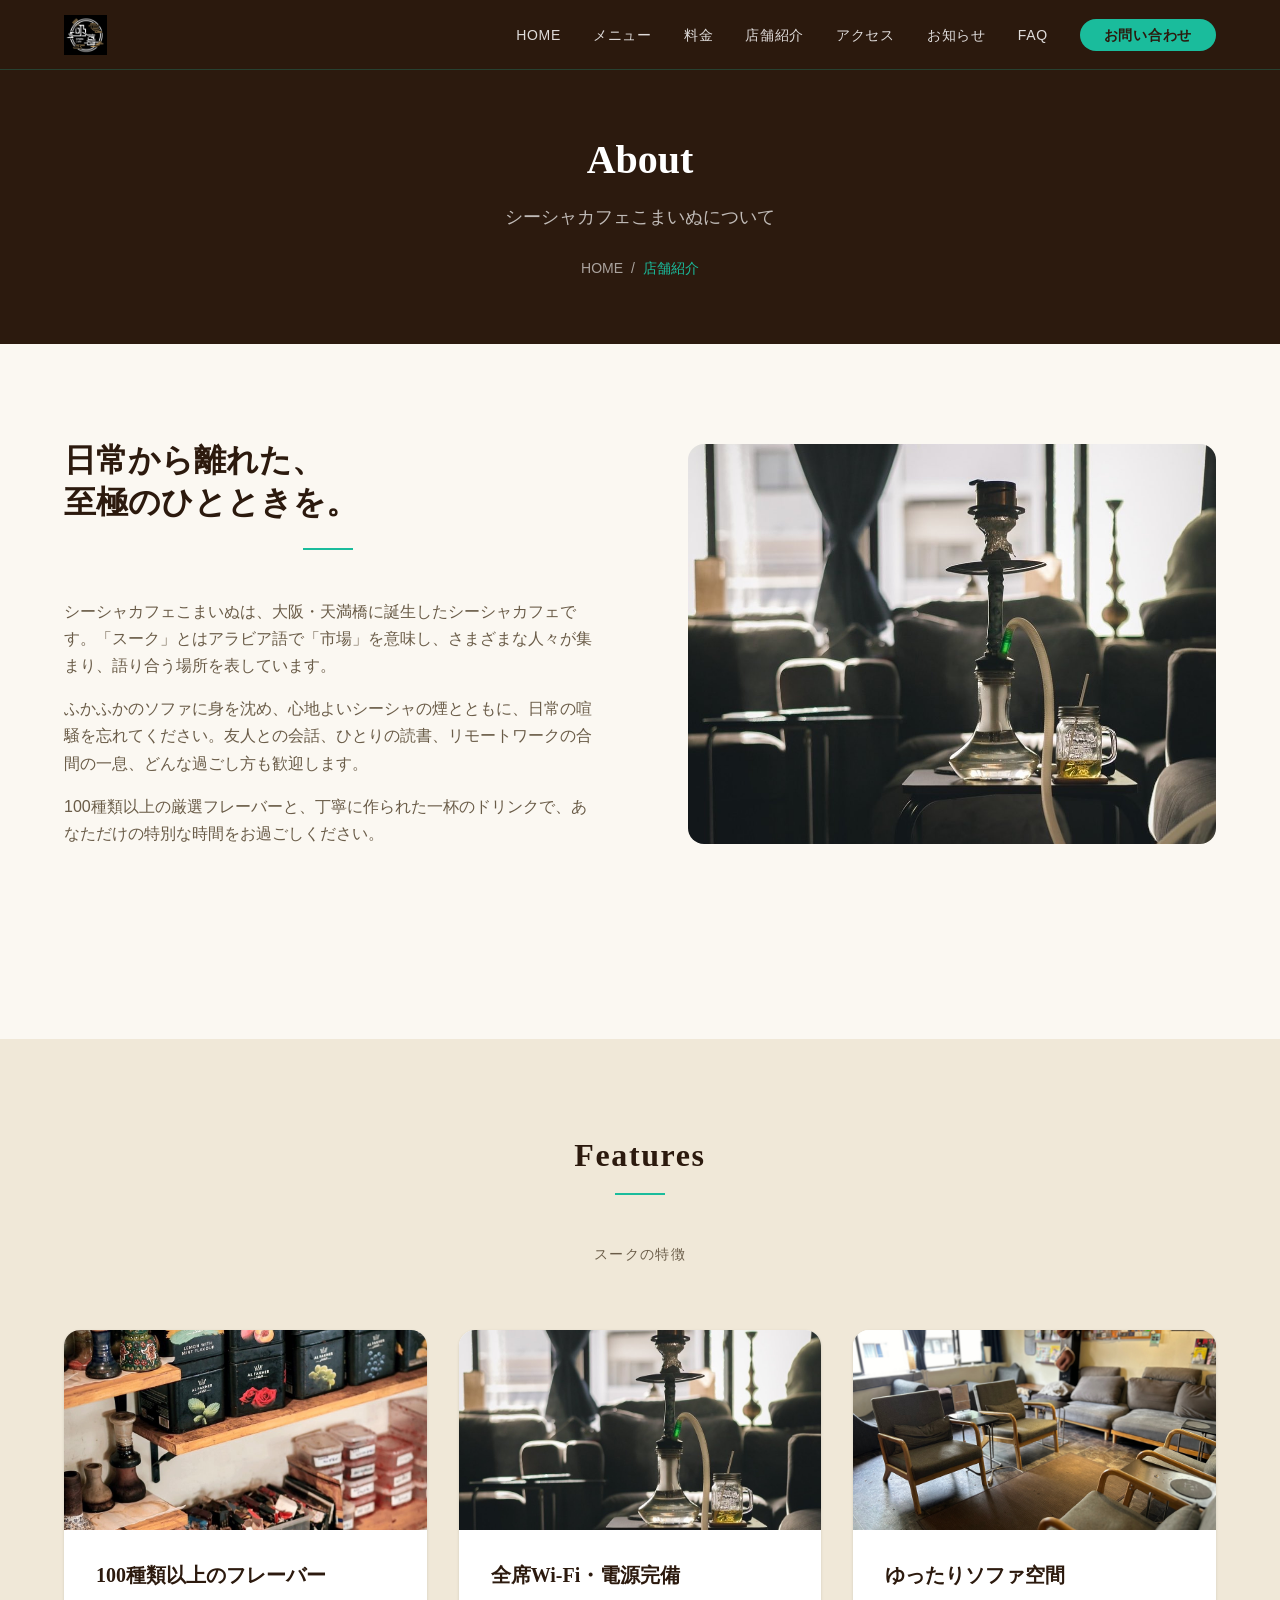
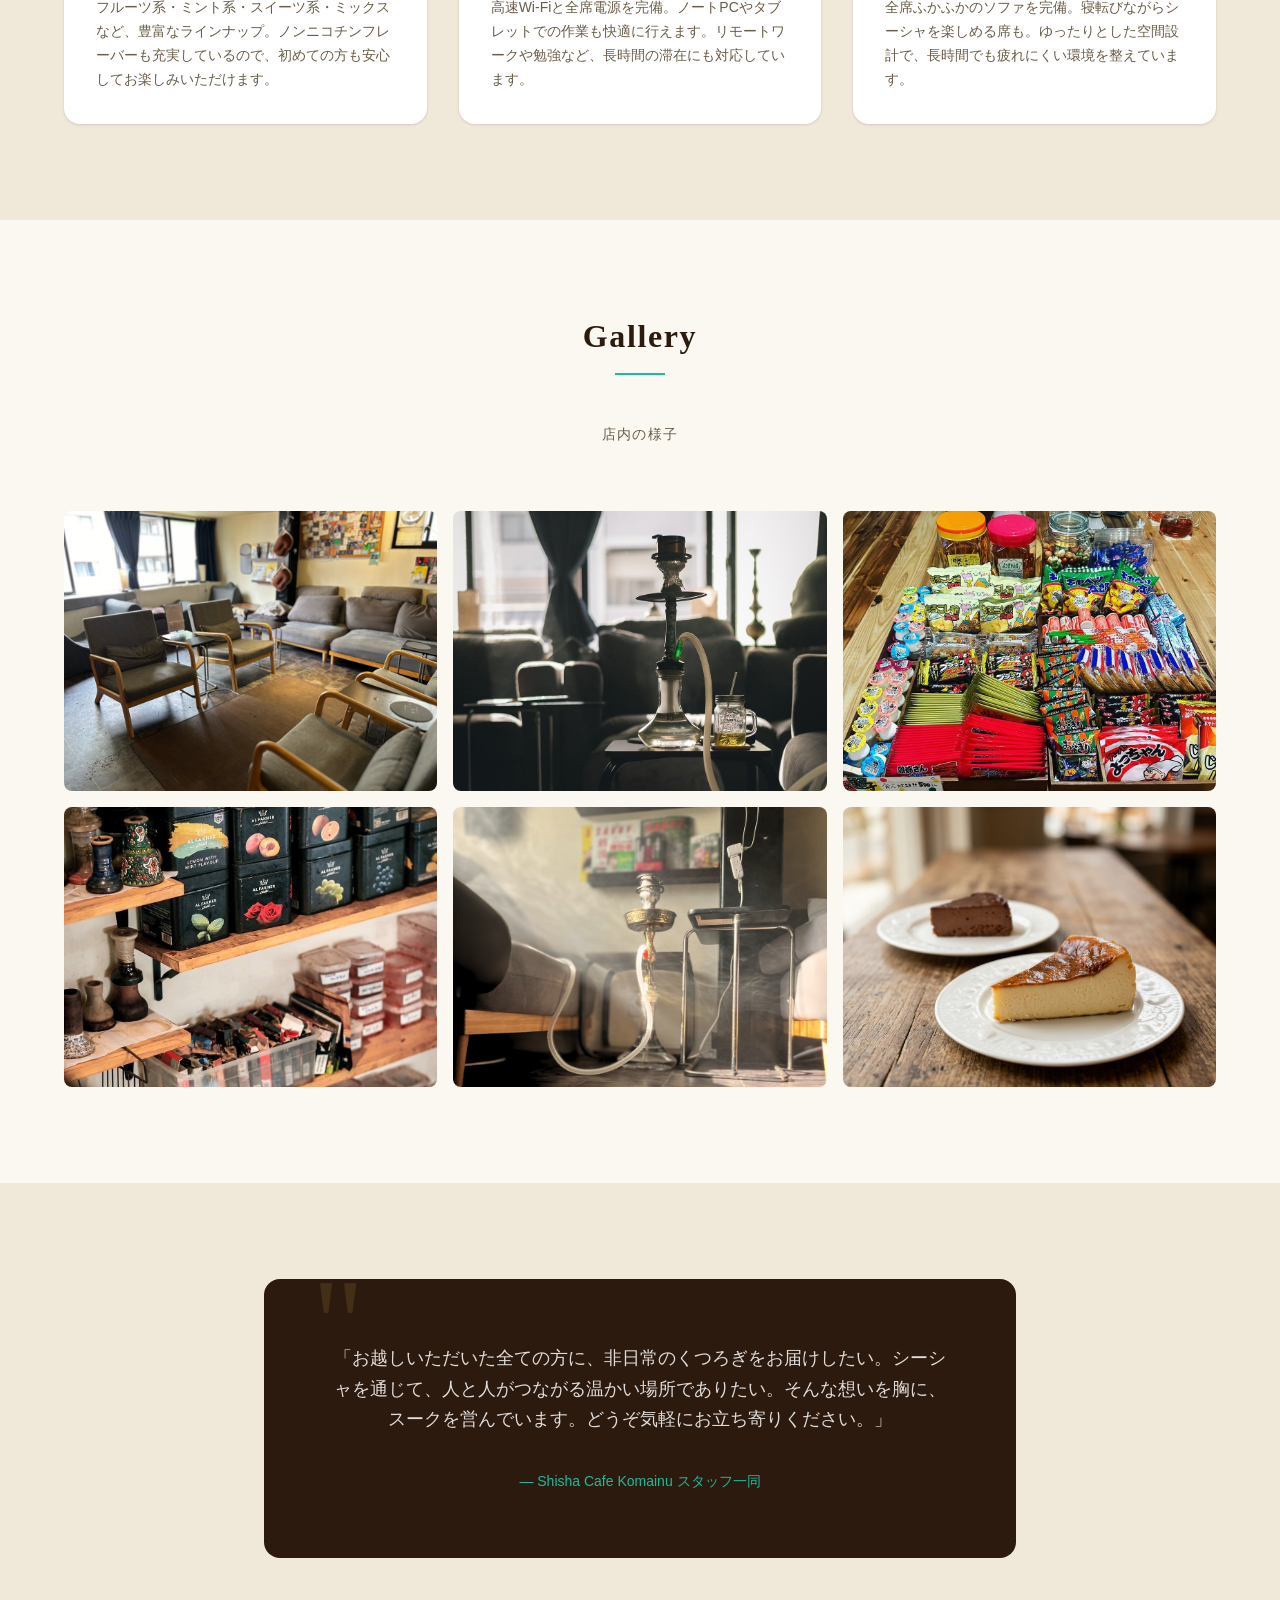
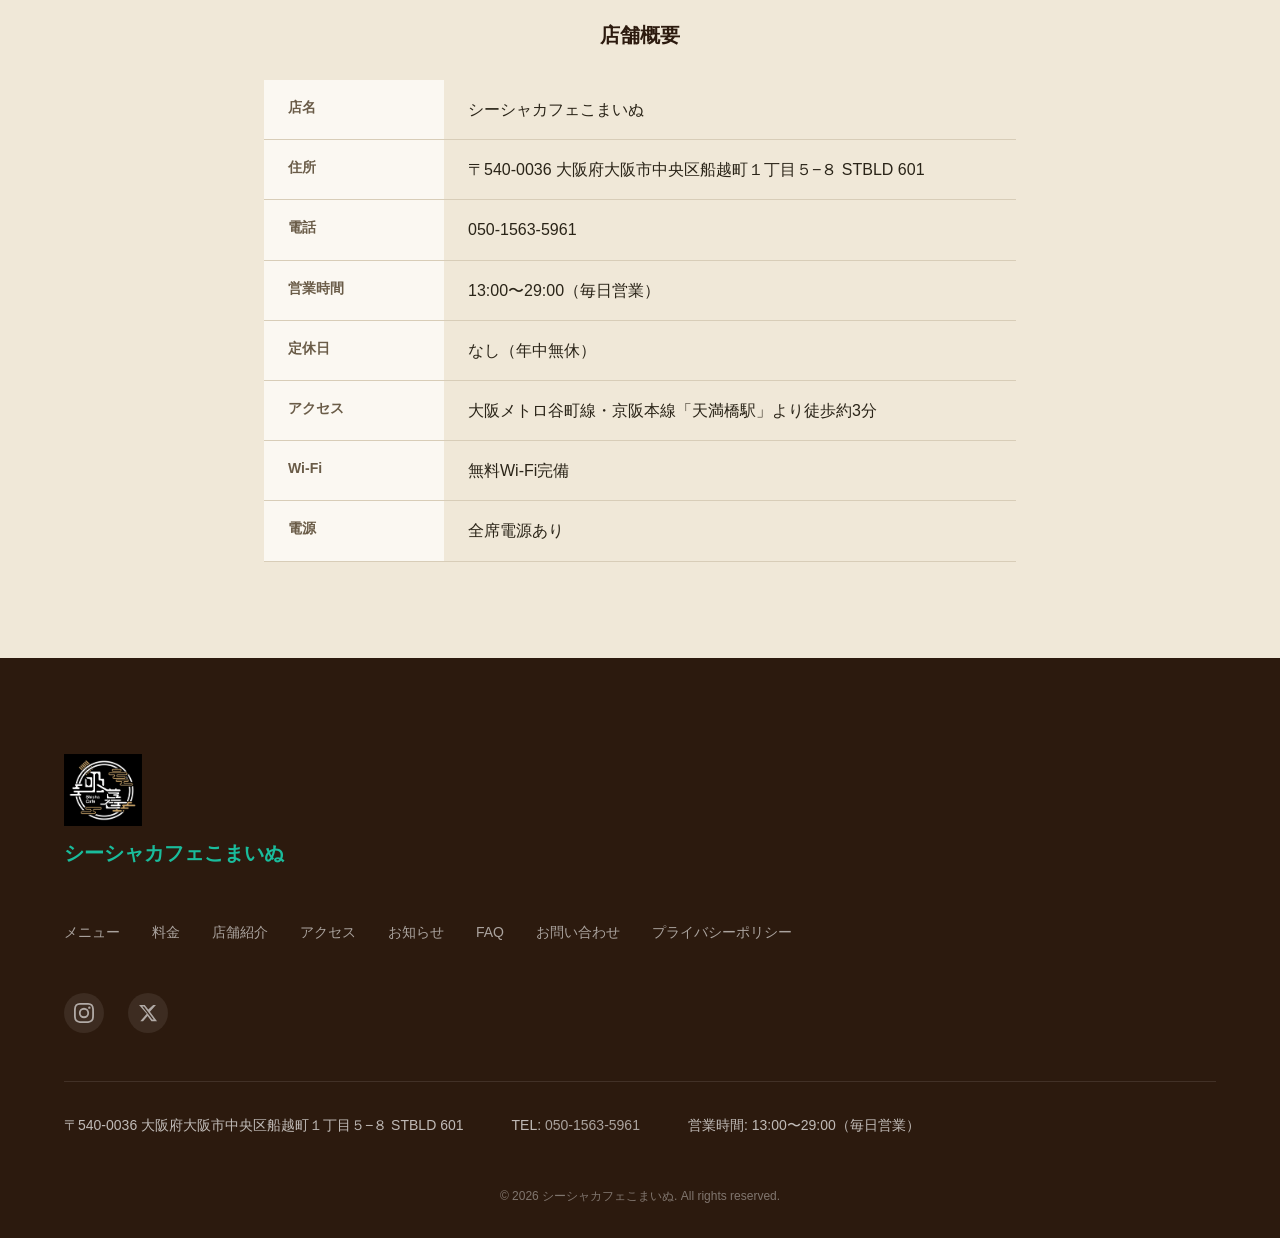
==== about/index.html @ 28f8b007 "feat: komainu 店舗HP初期作成 Co-Authored-By: Claude Opus 4.6 <noreply@anthropic.com>" ====
<!DOCTYPE html>
<html lang="ja">
<head>
  <meta charset="UTF-8">
  <base href="/">

  <meta name="viewport" content="width=device-width, initial-scale=1.0">
  <title>店舗紹介・コンセプト | Shisha Cafe Komainu 大阪天満橋</title>
  <meta name="description" content="Shisha Cafe Komainuの店舗紹介。ふかふかのソファでくつろげるシーシャカフェ。全席Wi-Fi・電源完備でリモートワークにも最適。大阪・天満橋駅徒歩3分。">
  <link rel="canonical" href="https://komainu.example.com/about/">
  <meta property="og:title" content="店舗紹介 | Shisha Cafe Komainu">
  <meta property="og:type" content="website">
  <meta property="og:url" content="https://komainu.example.com/about/">
  <meta property="og:description" content="ふかふかのソファでくつろぐシーシャカフェ。全席Wi-Fi・電源完備でリモートワークにも最適。大阪・天満橋駅徒歩3分。">
  <meta property="og:image" content="https://komainu.example.com/images/og-image.jpg">
  <meta property="og:site_name" content="シーシャカフェこまいぬ">
  <meta name="twitter:card" content="summary_large_image">
  <meta name="twitter:image" content="https://komainu.example.com/images/og-image.jpg">
  <script type="application/ld+json">
  {"@context":"https://schema.org","@type":"BreadcrumbList","itemListElement":[
    {"@type":"ListItem","position":1,"name":"HOME","item":"https://komainu.example.com/"},
    {"@type":"ListItem","position":2,"name":"店舗紹介","item":"https://komainu.example.com/about/"}
  ]}
  </script>
  <link rel="stylesheet" href="css/reset.css">
  <link rel="stylesheet" href="css/variables.css">
  <link rel="stylesheet" href="css/base.css">
  <link rel="stylesheet" href="css/layout.css">
  <link rel="stylesheet" href="css/components.css">
  <link rel="stylesheet" href="css/pages/about.css">
</head>
<body>

<header class="site-header">
  <div class="header-inner">
    <a href="./" class="site-logo"><img src="images/logo.png" alt="シーシャカフェこまいぬ" class="header-logo-img"></a>
    <nav class="global-nav" id="globalNav" aria-label="グローバルナビゲーション">
      <button class="nav-close" aria-label="メニューを閉じる"></button>
      <ul>
        <li><a href="./">HOME</a></li><li><a href="menu/">メニュー</a></li><li><a href="price/">料金</a></li>
        <li><a href="about/" aria-current="page">店舗紹介</a></li>
        <li><a href="access/">アクセス</a></li><li><a href="news/">お知らせ</a></li><li><a href="faq/">FAQ</a></li>
        <li><a href="contact/" class="btn-reserve">お問い合わせ</a></li>
      </ul>
    </nav>
    <button class="hamburger" id="hamburger" aria-label="メニューを開く" aria-expanded="false"><span></span><span></span><span></span></button>
  </div>
</header>

<main>
  <div class="page-hero">
    <div class="container">
      <h1>About</h1>
      <p>シーシャカフェこまいぬについて</p>
      <nav class="breadcrumb" aria-label="パンくずリスト">
        <ol>
          <li><a href="./">HOME</a></li>
          <li><span>店舗紹介</span></li>
        </ol>
      </nav>
    </div>
  </div>

  <section class="section">
    <div class="container">
      <div class="about-concept">
        <div class="about-concept-text">
          <h2>日常から離れた、<br>至極のひとときを。</h2>
          <span class="gold-line"></span>
          <p>シーシャカフェこまいぬは、大阪・天満橋に誕生したシーシャカフェです。「スーク」とはアラビア語で「市場」を意味し、さまざまな人々が集まり、語り合う場所を表しています。</p>
          <p>ふかふかのソファに身を沈め、心地よいシーシャの煙とともに、日常の喧騒を忘れてください。友人との会話、ひとりの読書、リモートワークの合間の一息、どんな過ごし方も歓迎します。</p>
          <p>100種類以上の厳選フレーバーと、丁寧に作られた一杯のドリンクで、あなただけの特別な時間をお過ごしください。</p>
        </div>
        <img src="images/shisha.jpg" alt="店内イメージ" class="about-concept-img">
      </div>
    </div>
  </section>

  <section class="section section-bg-2">
    <div class="container">
      <h2 class="section-title">Features</h2>
      <span class="gold-line"></span>
      <p class="section-subtitle">スークの特徴</p>
      <div class="grid-3">
        <div class="card">
          <img src="images/gallery-flavor-shelf.jpg" alt="100種類以上のフレーバー" class="card-img-top">
          <div class="card-body">
            <h3 class="card-title">100種類以上のフレーバー</h3>
            <p class="card-text">フルーツ系・ミント系・スイーツ系・ミックスなど、豊富なラインナップ。ノンニコチンフレーバーも充実しているので、初めての方も安心してお楽しみいただけます。</p>
          </div>
        </div>
        <div class="card">
          <img src="images/gallery-shisha-set.jpg" alt="全席Wi-Fi・電源完備" class="card-img-top">
          <div class="card-body">
            <h3 class="card-title">全席Wi-Fi・電源完備</h3>
            <p class="card-text">高速Wi-Fiと全席電源を完備。ノートPCやタブレットでの作業も快適に行えます。リモートワークや勉強など、長時間の滞在にも対応しています。</p>
          </div>
        </div>
        <div class="card">
          <img src="images/gallery-main-floor.jpg" alt="ゆったりソファ空間" class="card-img-top">
          <div class="card-body">
            <h3 class="card-title">ゆったりソファ空間</h3>
            <p class="card-text">全席ふかふかのソファを完備。寝転びながらシーシャを楽しめる席も。ゆったりとした空間設計で、長時間でも疲れにくい環境を整えています。</p>
          </div>
        </div>
      </div>
    </div>
  </section>

  <section class="section">
    <div class="container">
      <h2 class="section-title">Gallery</h2>
      <span class="gold-line"></span>
      <p class="section-subtitle">店内の様子</p>
      <div class="gallery-grid">
        <div class="gallery-item"><img src="images/floor_center.jpg" alt="店内フロア" class="gallery-img"></div>
        <div class="gallery-item"><img src="images/shisha.jpg" alt="シーシャ" class="gallery-img"></div>
        <div class="gallery-item"><img src="images/gallery-counter.jpg" alt="カウンター" class="gallery-img"></div>
        <div class="gallery-item"><img src="images/flavor.jpg" alt="フレーバー" class="gallery-img"></div>
        <div class="gallery-item"><img src="images/gallery-private-room.jpg" alt="店内スペース" class="gallery-img"></div>
        <div class="gallery-item"><img src="images/menu-food.jpg" alt="フードメニュー" class="gallery-img"></div>
      </div>
    </div>
  </section>

  <section class="section section-bg-2">
    <div class="container container-narrow">
      <div class="staff-message">
        <blockquote>「お越しいただいた全ての方に、非日常のくつろぎをお届けしたい。シーシャを通じて、人と人がつながる温かい場所でありたい。そんな想いを胸に、スークを営んでいます。どうぞ気軽にお立ち寄りください。」</blockquote>
        <cite>— Shisha Cafe Komainu スタッフ一同</cite>
      </div>

      <div class="mt-3xl">
        <h2 class="subsection-title text-center">店舗概要</h2>
        <table class="info-table">
          <tbody>
            <tr><th>店名</th><td>シーシャカフェこまいぬ</td></tr>
            <tr><th>住所</th><td>〒540-0036 大阪府大阪市中央区船越町１丁目５−８ STBLD 601</td></tr>
            <tr><th>電話</th><td><a href="tel:05015635961">050-1563-5961</a></td></tr>
            <tr><th>営業時間</th><td>13:00〜29:00（毎日営業）</td></tr>
            <tr><th>定休日</th><td>なし（年中無休）</td></tr>
            <tr><th>アクセス</th><td>大阪メトロ谷町線・京阪本線「天満橋駅」より徒歩約3分</td></tr>
            <tr><th>Wi-Fi</th><td>無料Wi-Fi完備</td></tr>
            <tr><th>電源</th><td>全席電源あり</td></tr>
          </tbody>
        </table>
      </div>
    </div>
  </section>
</main>

<footer class="site-footer">
  <div class="footer-inner">
    <div class="footer-logo"><img src="images/logo.png" alt="シーシャカフェこまいぬ" class="footer-logo-img"><span>シーシャカフェこまいぬ</span></div>
    <nav class="footer-nav" aria-label="フッターナビゲーション">
      <ul>
        <li><a href="menu/">メニュー</a></li><li><a href="price/">料金</a></li><li><a href="about/">店舗紹介</a></li>
        <li><a href="access/">アクセス</a></li><li><a href="news/">お知らせ</a></li><li><a href="faq/">FAQ</a></li>
        <li><a href="contact/">お問い合わせ</a></li><li><a href="privacy/">プライバシーポリシー</a></li>
      </ul>
    </nav>
    <div class="footer-sns">
      <a href="https://www.instagram.com/komainu/" target="_blank" rel="noopener noreferrer" aria-label="Instagram">
        <svg xmlns="http://www.w3.org/2000/svg" width="20" height="20" viewBox="0 0 24 24" fill="currentColor"><path d="M12 2.163c3.204 0 3.584.012 4.85.07 3.252.148 4.771 1.691 4.919 4.919.058 1.265.069 1.645.069 4.849 0 3.205-.012 3.584-.069 4.849-.149 3.225-1.664 4.771-4.919 4.919-1.266.058-1.644.07-4.85.07-3.204 0-3.584-.012-4.849-.07-3.26-.149-4.771-1.699-4.919-4.92-.058-1.265-.07-1.644-.07-4.849 0-3.204.013-3.583.07-4.849.149-3.227 1.664-4.771 4.919-4.919 1.266-.057 1.645-.069 4.849-.069zM12 0C8.741 0 8.333.014 7.053.072 2.695.272.273 2.69.073 7.052.014 8.333 0 8.741 0 12c0 3.259.014 3.668.072 4.948.2 4.358 2.618 6.78 6.98 6.98C8.333 23.986 8.741 24 12 24c3.259 0 3.668-.014 4.948-.072 4.354-.2 6.782-2.618 6.979-6.98.059-1.28.073-1.689.073-4.948 0-3.259-.014-3.667-.072-4.947-.196-4.354-2.617-6.78-6.979-6.98C15.668.014 15.259 0 12 0zm0 5.838a6.162 6.162 0 100 12.324 6.162 6.162 0 000-12.324zM12 16a4 4 0 110-8 4 4 0 010 8zm6.406-11.845a1.44 1.44 0 100 2.881 1.44 1.44 0 000-2.881z"/></svg>
      </a>
      <a href="https://x.com/komainu" target="_blank" rel="noopener noreferrer" aria-label="X（旧Twitter）">
        <svg xmlns="http://www.w3.org/2000/svg" width="20" height="20" viewBox="0 0 24 24" fill="currentColor"><path d="M18.244 2.25h3.308l-7.227 8.26 8.502 11.24H16.17l-4.714-6.231-5.401 6.231H2.746l7.73-8.835L1.254 2.25H8.08l4.253 5.622zm-1.161 17.52h1.833L7.084 4.126H5.117z"/></svg>
      </a>
    </div>
    <div class="footer-info">
      <p>〒540-0036 大阪府大阪市中央区船越町１丁目５−８ STBLD 601</p>
      <p>TEL: <a href="tel:05015635961">050-1563-5961</a></p>
      <p>営業時間: 13:00〜29:00（毎日営業）</p>
    </div>
    <p class="copyright">&copy; 2026 シーシャカフェこまいぬ. All rights reserved.</p>
  </div>
</footer>
<script src="js/main.js"></script>
</body>
</html>
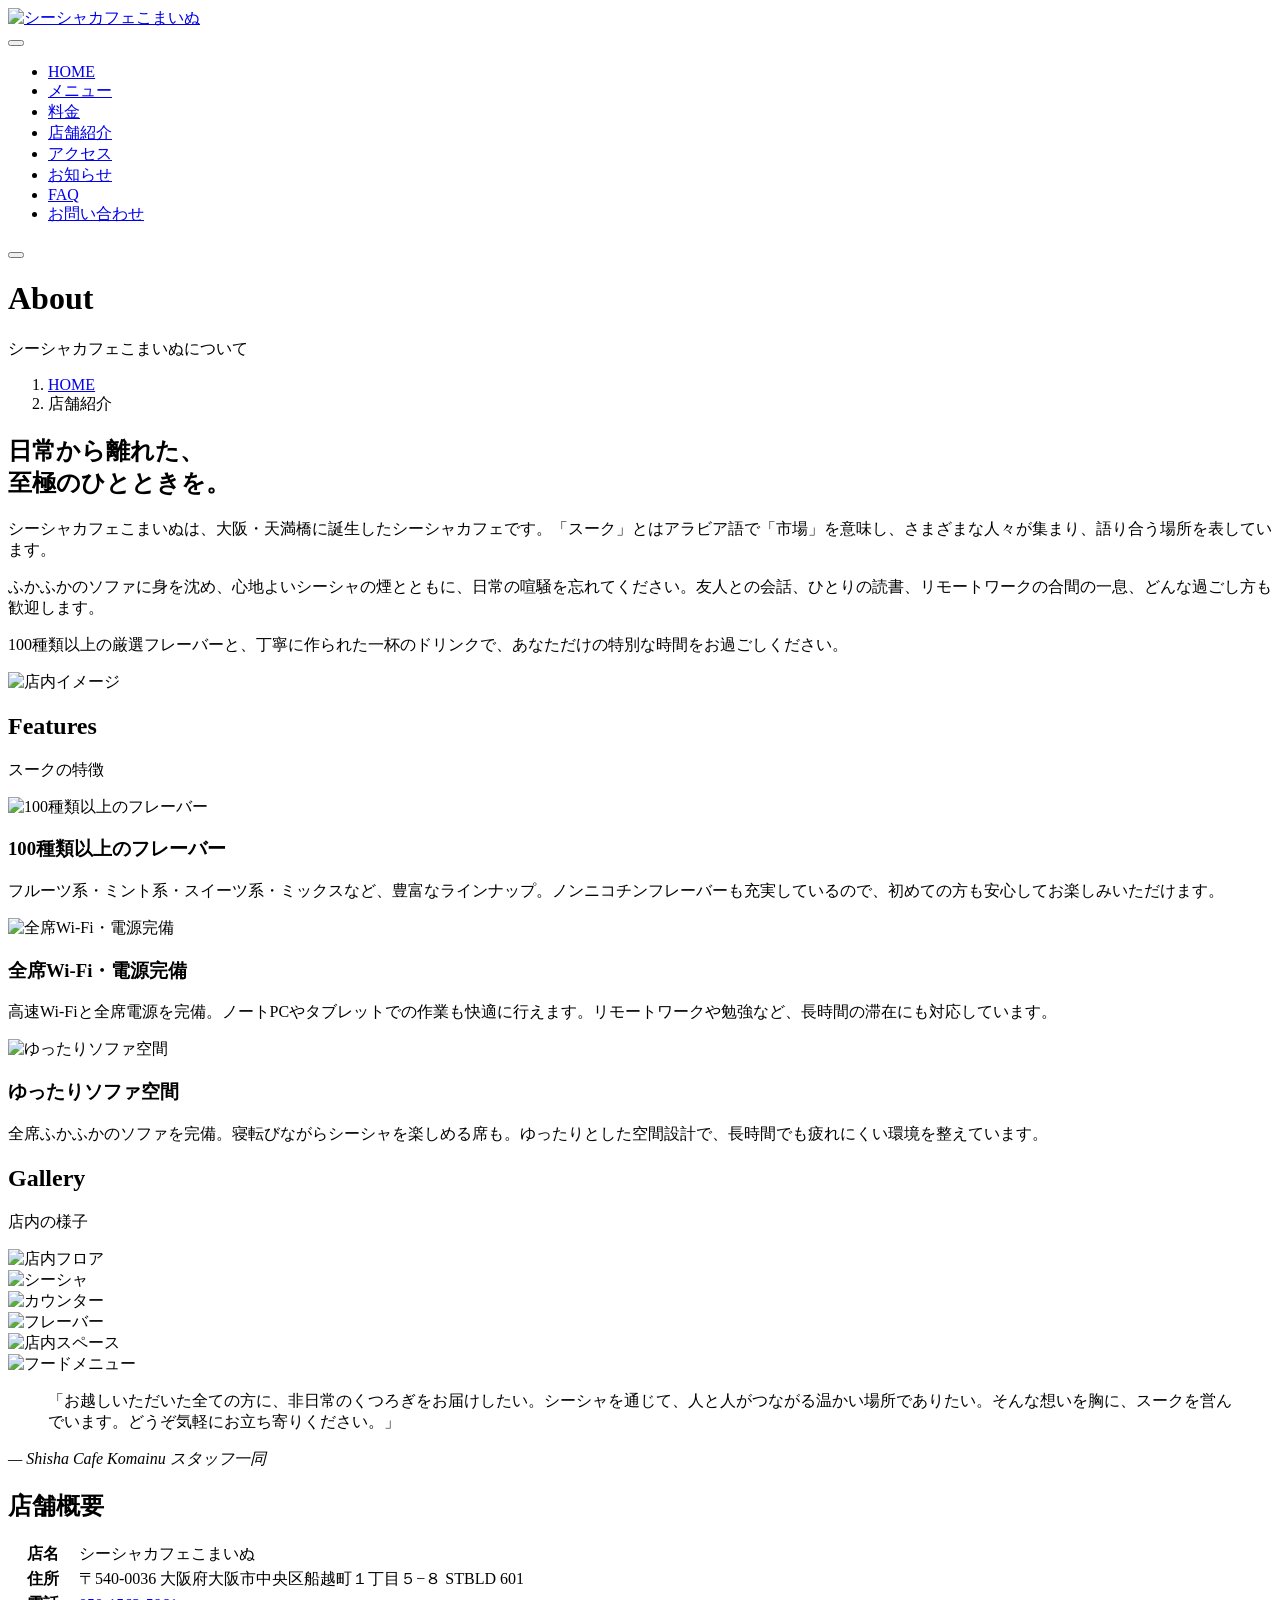
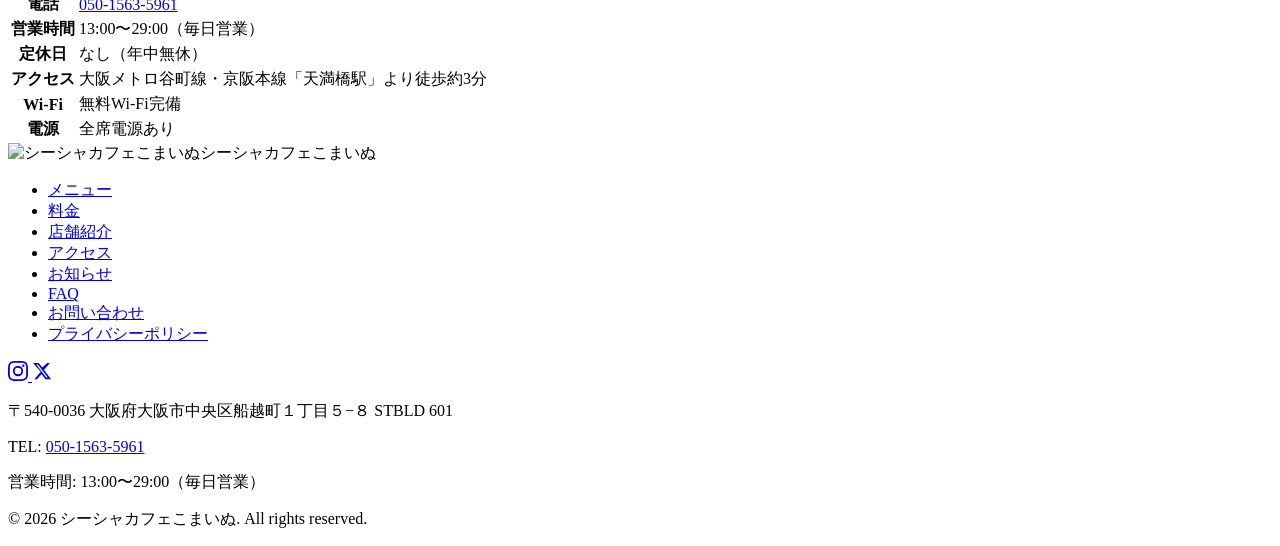
==== commit c66960e1: "fix: GitHub Pages用にbase hrefを修正 Co-Authored-By: Claude Opus 4.6 <noreply@anthropic.com>" ====
--- a/about/index.html
+++ b/about/index.html
@@ -2,7 +2,7 @@
 <html lang="ja">
 <head>
   <meta charset="UTF-8">
-  <base href="/">
+  <base href="/komainu/">
 
   <meta name="viewport" content="width=device-width, initial-scale=1.0">
   <title>店舗紹介・コンセプト | Shisha Cafe Komainu 大阪天満橋</title>
